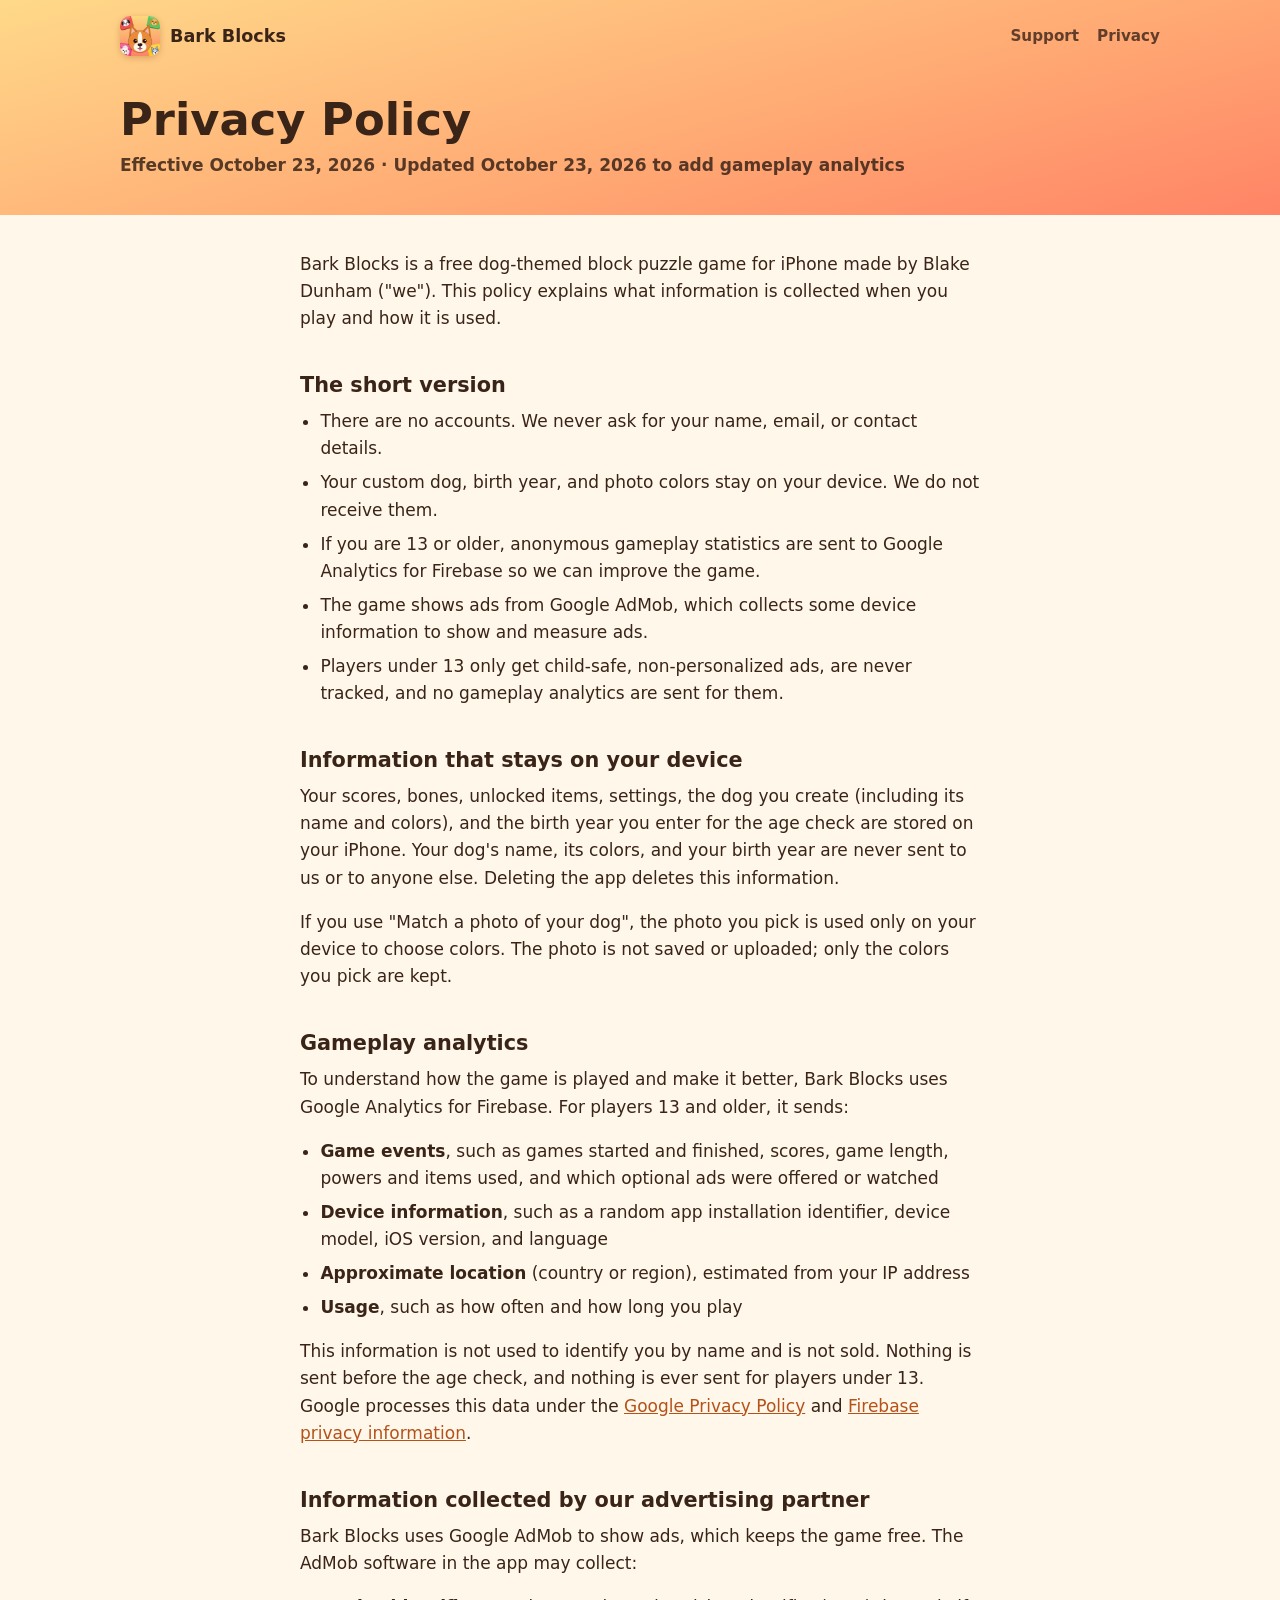
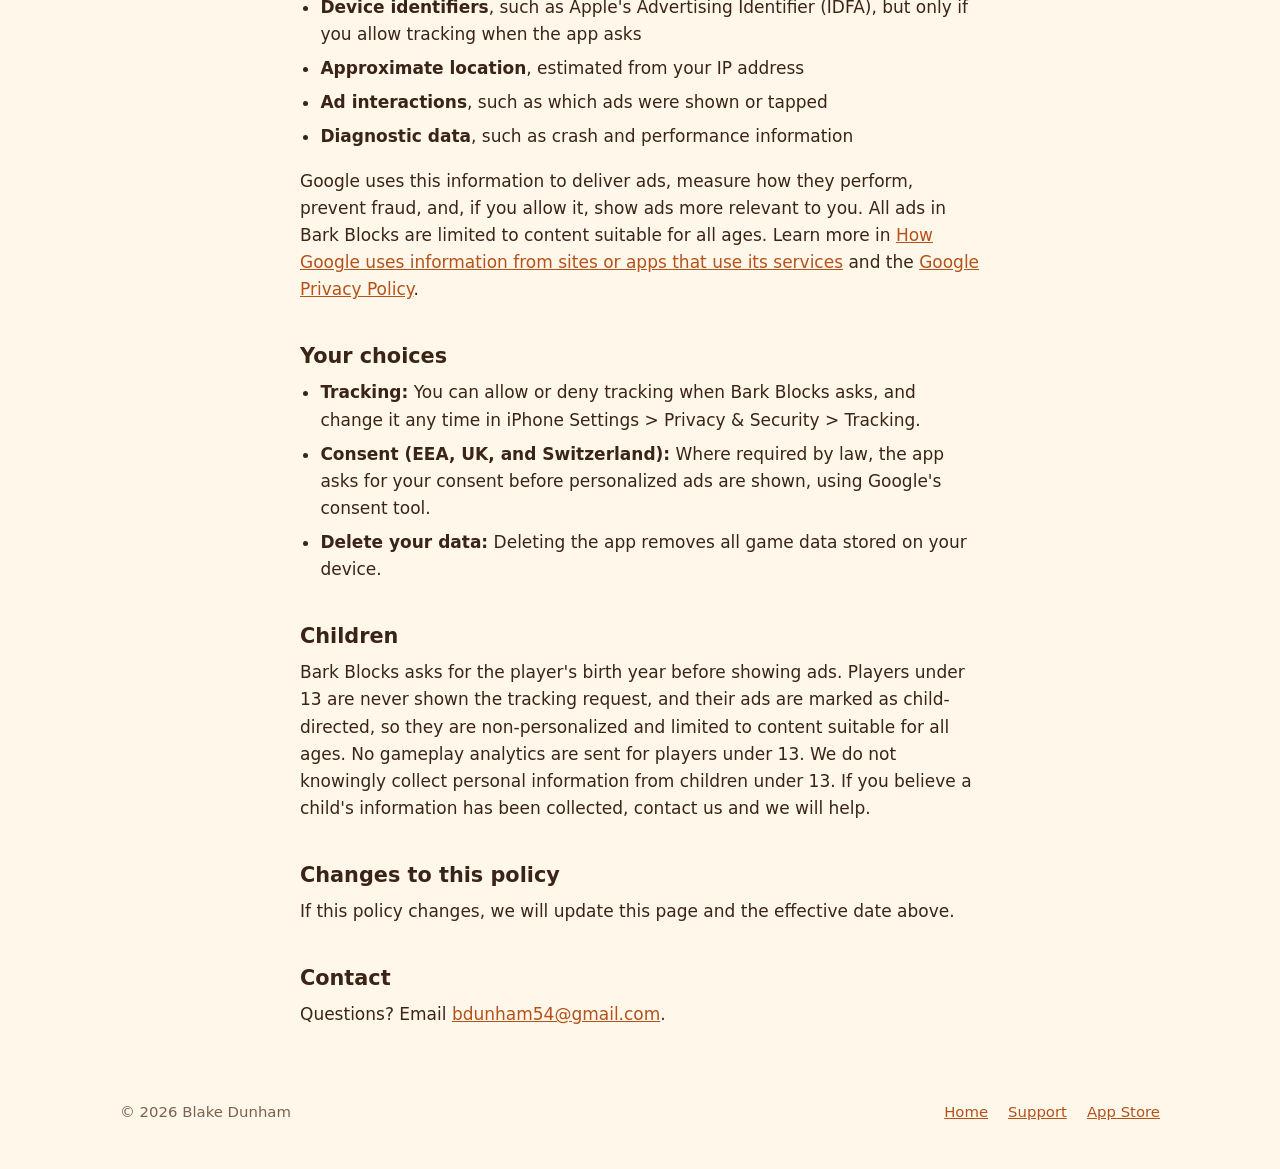
==== privacy/index.html @ fec76e0e "Add Bark Blocks landing, support and privacy pages Co-Authored-By: Claude Fable 5.2 <noreply@anthrop" ====
<!doctype html>
<html lang="en">
<head>
<meta charset="utf-8">
<meta name="viewport" content="width=device-width, initial-scale=1">
<title>Bark Blocks Privacy Policy</title>
<meta name="description" content="Privacy policy for Bark Blocks, the dog block puzzle game for iPhone.">
<meta name="theme-color" content="#ffd98a">
<link rel="canonical" href="https://barkblocksgame.com/privacy/">
<link rel="icon" type="image/png" href="../assets/favicon.png">
<link rel="apple-touch-icon" href="../assets/apple-touch-icon.png">
<link rel="stylesheet" href="../assets/site.css">
</head>
<body>

<header class="page-head">
  <div class="wrap">
    <div class="top">
      <a class="brand" href="../"><img src="../assets/icon-512.png" alt="" width="40" height="40">Bark Blocks</a>
      <nav aria-label="Site">
        <a href="../support/">Support</a>
        <a href="../privacy/" aria-current="page">Privacy</a>
      </nav>
    </div>
    <h1>Privacy Policy</h1>
    <p class="sub">Effective October 23, 2026 &middot; Updated October 23, 2026 to add gameplay analytics</p>
  </div>
</header>

<main class="doc">
<p>Bark Blocks is a free dog-themed block puzzle game for iPhone made by Blake Dunham ("we"). This policy explains what information is collected when you play and how it is used.</p>

<h2>The short version</h2>
<ul>
<li>There are no accounts. We never ask for your name, email, or contact details.</li>
<li>Your custom dog, birth year, and photo colors stay on your device. We do not receive them.</li>
<li>If you are 13 or older, anonymous gameplay statistics are sent to Google Analytics for Firebase so we can improve the game.</li>
<li>The game shows ads from Google AdMob, which collects some device information to show and measure ads.</li>
<li>Players under 13 only get child-safe, non-personalized ads, are never tracked, and no gameplay analytics are sent for them.</li>
</ul>

<h2>Information that stays on your device</h2>
<p>Your scores, bones, unlocked items, settings, the dog you create (including its name and colors), and the birth year you enter for the age check are stored on your iPhone. Your dog's name, its colors, and your birth year are never sent to us or to anyone else. Deleting the app deletes this information.</p>
<p>If you use "Match a photo of your dog", the photo you pick is used only on your device to choose colors. The photo is not saved or uploaded; only the colors you pick are kept.</p>

<h2>Gameplay analytics</h2>
<p>To understand how the game is played and make it better, Bark Blocks uses Google Analytics for Firebase. For players 13 and older, it sends:</p>
<ul>
<li><strong>Game events</strong>, such as games started and finished, scores, game length, powers and items used, and which optional ads were offered or watched</li>
<li><strong>Device information</strong>, such as a random app installation identifier, device model, iOS version, and language</li>
<li><strong>Approximate location</strong> (country or region), estimated from your IP address</li>
<li><strong>Usage</strong>, such as how often and how long you play</li>
</ul>
<p>This information is not used to identify you by name and is not sold. Nothing is sent before the age check, and nothing is ever sent for players under 13. Google processes this data under the <a href="https://policies.google.com/privacy">Google Privacy Policy</a> and <a href="https://firebase.google.com/support/privacy">Firebase privacy information</a>.</p>

<h2>Information collected by our advertising partner</h2>
<p>Bark Blocks uses Google AdMob to show ads, which keeps the game free. The AdMob software in the app may collect:</p>
<ul>
<li><strong>Device identifiers</strong>, such as Apple's Advertising Identifier (IDFA), but only if you allow tracking when the app asks</li>
<li><strong>Approximate location</strong>, estimated from your IP address</li>
<li><strong>Ad interactions</strong>, such as which ads were shown or tapped</li>
<li><strong>Diagnostic data</strong>, such as crash and performance information</li>
</ul>
<p>Google uses this information to deliver ads, measure how they perform, prevent fraud, and, if you allow it, show ads more relevant to you. All ads in Bark Blocks are limited to content suitable for all ages. Learn more in <a href="https://policies.google.com/technologies/partner-sites">How Google uses information from sites or apps that use its services</a> and the <a href="https://policies.google.com/privacy">Google Privacy Policy</a>.</p>

<h2>Your choices</h2>
<ul>
<li><strong>Tracking:</strong> You can allow or deny tracking when Bark Blocks asks, and change it any time in iPhone Settings &gt; Privacy &amp; Security &gt; Tracking.</li>
<li><strong>Consent (EEA, UK, and Switzerland):</strong> Where required by law, the app asks for your consent before personalized ads are shown, using Google's consent tool.</li>
<li><strong>Delete your data:</strong> Deleting the app removes all game data stored on your device.</li>
</ul>

<h2>Children</h2>
<p>Bark Blocks asks for the player's birth year before showing ads. Players under 13 are never shown the tracking request, and their ads are marked as child-directed, so they are non-personalized and limited to content suitable for all ages. No gameplay analytics are sent for players under 13. We do not knowingly collect personal information from children under 13. If you believe a child's information has been collected, contact us and we will help.</p>

<h2>Changes to this policy</h2>
<p>If this policy changes, we will update this page and the effective date above.</p>

<h2>Contact</h2>
<p>Questions? Email <a href="mailto:bdunham54@gmail.com">bdunham54@gmail.com</a>.</p>
</main>

<footer>
  <div class="wrap">
    <span>© 2026 Blake Dunham</span>
    <nav aria-label="Footer">
      <a href="../">Home</a>
      <a href="../support/">Support</a>
      <a href="https://apps.apple.com/us/app/bark-blocks/id6826345987">App Store</a>
    </nav>
  </div>
</footer>
</body>
</html>
---- assets/site.css ----
:root {
  --sun: #ffd98a;
  --peach: #ffa873;
  --coral: #ff8466;
  --navy: #27306b;
  --green: #3fbf62;
  --green-deep: #2c9549;
  --purple: #7a5cf5;
  --cream: #fff7ea;
  --card: #ffffff;
  --ink: #3a2418;
  --muted: #7a6152;
  --line: #f0dfc8;
  --round: ui-rounded, "SF Pro Rounded", "Arial Rounded MT Bold", "Nunito", system-ui, -apple-system, "Segoe UI", sans-serif;
}

* { box-sizing: border-box; }
html { -webkit-text-size-adjust: 100%; scroll-behavior: smooth; }
body {
  margin: 0;
  background: var(--cream);
  color: var(--ink);
  font: 17px/1.6 var(--round);
}
img, video { display: block; max-width: 100%; }
a { color: #b4521a; }
h1, h2, h3 { line-height: 1.15; margin: 0; text-wrap: balance; }
p { margin: 0; }
.wrap { max-width: 1080px; margin: 0 auto; padding: 0 20px; }

/* ---------- top bar ---------- */
.top {
  display: flex; align-items: center; justify-content: space-between;
  padding: 16px 0;
}
.brand { display: flex; align-items: center; gap: 10px; font-weight: 800; font-size: 1.1rem; color: var(--ink); text-decoration: none; }
.brand img { width: 40px; height: 40px; border-radius: 10px; box-shadow: 0 2px 6px rgba(120, 50, 10, .25); }
.top nav { display: flex; gap: 18px; font-weight: 700; font-size: .95rem; }
.top nav a { color: var(--ink); text-decoration: none; opacity: .8; }
.top nav a:hover { opacity: 1; text-decoration: underline; }

/* ---------- hero ---------- */
.hero {
  background: linear-gradient(165deg, var(--sun) 0%, var(--peach) 50%, var(--coral) 100%);
  overflow: hidden;
}
.hero-grid {
  display: grid; grid-template-columns: 1.1fr .9fr; gap: 40px; align-items: center;
  padding: 28px 0 72px;
}
.kicker {
  display: inline-block; background: rgba(255, 255, 255, .55); color: var(--ink);
  font-weight: 800; font-size: .8rem; letter-spacing: .08em; text-transform: uppercase;
  padding: 6px 12px; border-radius: 999px; margin-bottom: 18px;
}
.hero h1 {
  font-size: clamp(3rem, 8.5vw, 5.6rem); font-weight: 900; letter-spacing: .01em;
  color: #fff; text-transform: uppercase;
  text-shadow: 0 4px 0 #c76a3c, 0 10px 22px rgba(140, 50, 10, .35);
}
.hero .lead { font-size: clamp(1.15rem, 2.4vw, 1.4rem); font-weight: 600; margin: 20px 0 28px; max-width: 30em; }
.cta-row { display: flex; flex-wrap: wrap; align-items: center; gap: 14px 18px; }
.fine { font-size: .92rem; font-weight: 700; opacity: .8; }

.store {
  display: inline-flex; flex-direction: column; justify-content: center;
  background: #111; color: #fff; text-decoration: none;
  padding: 10px 26px 11px; border-radius: 16px; min-height: 60px;
  box-shadow: 0 6px 0 rgba(0, 0, 0, .28), 0 14px 26px rgba(120, 40, 0, .28);
  transition: transform .12s ease, box-shadow .12s ease;
}
.store small { font-size: .72rem; font-weight: 600; letter-spacing: .03em; line-height: 1.1; opacity: .9; }
.store span { font-size: 1.45rem; font-weight: 800; line-height: 1.15; }
.store:hover { transform: translateY(-2px); }
.store:active { transform: translateY(4px); box-shadow: 0 2px 0 rgba(0, 0, 0, .28); }
.store:focus-visible, .top a:focus-visible, footer a:focus-visible { outline: 3px solid var(--navy); outline-offset: 3px; }

.phone {
  width: min(300px, 74vw); margin: 0 auto; aspect-ratio: 9 / 16;
  border-radius: 40px; border: 9px solid #1c1f3d; background: #1c1f3d; overflow: hidden;
  box-shadow: 0 30px 60px rgba(120, 40, 0, .38);
  transform: rotate(3deg);
}
.phone video, .phone img { width: 100%; height: 100%; object-fit: cover; border-radius: 31px; }

/* ---------- features ---------- */
section { padding: 72px 0; }
.eyebrow { color: #c05a1e; font-weight: 800; font-size: .82rem; letter-spacing: .1em; text-transform: uppercase; margin-bottom: 10px; }
.section-title { font-size: clamp(1.9rem, 4.4vw, 2.7rem); font-weight: 900; margin-bottom: 14px; }
.section-sub { color: var(--muted); font-size: 1.1rem; max-width: 36em; }
.center { text-align: center; }
.center .section-sub { margin: 0 auto; }

.feature {
  display: grid; grid-template-columns: 1fr 1fr; gap: 48px; align-items: center;
  margin-top: 64px;
}
.feature:nth-of-type(even) .shot { order: 2; }
.feature h3 { font-size: clamp(1.5rem, 3.2vw, 2rem); font-weight: 900; margin-bottom: 12px; }
.feature p { color: var(--muted); font-size: 1.08rem; max-width: 26em; }
.shot {
  width: min(270px, 70vw); margin: 0 auto; border-radius: 34px; overflow: hidden;
  border: 8px solid #1c1f3d; background: #1c1f3d;
  box-shadow: 0 22px 44px rgba(90, 40, 10, .22);
}
.shot img { width: 100%; height: auto; border-radius: 26px; }

.facts { background: var(--navy); color: #fff; }
.facts .section-title { color: #fff; }
.fact-grid { display: grid; grid-template-columns: repeat(4, 1fr); gap: 16px; margin-top: 36px; }
.fact { background: rgba(255, 255, 255, .09); border-radius: 20px; padding: 22px 20px; }
.fact b { display: block; font-size: 1.15rem; font-weight: 800; margin-bottom: 4px; color: var(--sun); }
.fact span { font-size: .97rem; opacity: .88; }

.gallery {
  display: flex; gap: 18px; overflow-x: auto; scroll-snap-type: x mandatory;
  padding: 8px 20px 24px; margin: 36px -20px 0; -webkit-overflow-scrolling: touch;
}
.gallery img {
  flex: 0 0 auto; width: 220px; height: auto; border-radius: 26px; scroll-snap-align: center;
  border: 6px solid #1c1f3d; box-shadow: 0 12px 26px rgba(90, 40, 10, .18);
}

.final {
  background: linear-gradient(rgba(255, 150, 100, .2), rgba(255, 120, 90, .35)), url(header.jpg) center / cover no-repeat, var(--peach);
  text-align: center; padding: 96px 0;
}
.final .panel {
  display: inline-block; background: rgba(255, 247, 234, .93); border-radius: 30px; padding: 36px 32px;
  box-shadow: 0 18px 40px rgba(120, 40, 0, .25); max-width: 560px;
}
.final h2 { font-size: clamp(1.8rem, 4.2vw, 2.5rem); font-weight: 900; margin-bottom: 10px; }
.final p { color: var(--muted); margin-bottom: 24px; }

/* ---------- footer ---------- */
footer { padding: 32px 0 44px; color: var(--muted); font-size: .93rem; }
footer .wrap { display: flex; flex-wrap: wrap; gap: 10px 22px; justify-content: space-between; align-items: center; }
footer nav { display: flex; flex-wrap: wrap; gap: 6px 20px; }
footer .legal { flex-basis: 100%; font-size: .8rem; opacity: .85; }

/* ---------- text pages (support, privacy) ---------- */
.page-head { background: linear-gradient(165deg, var(--sun), var(--peach) 60%, var(--coral)); }
.page-head h1 { font-size: clamp(2rem, 5vw, 2.8rem); font-weight: 900; padding: 22px 0 6px; }
.page-head .sub { font-weight: 600; opacity: .85; padding-bottom: 36px; }
.doc { max-width: 720px; margin: 0 auto; padding: 36px 20px 24px; font-family: system-ui, -apple-system, "Segoe UI", sans-serif; }
.doc h2 { font-family: var(--round); }
.doc h2 { font-size: 1.3rem; font-weight: 800; margin: 2em 0 .5em; }
.doc p { margin: 0 0 1em; }
.doc ul { padding-left: 1.2em; margin: 0 0 1em; }
.doc li { margin-bottom: .4em; }
.card { background: var(--card); border: 1px solid var(--line); border-radius: 20px; padding: 22px 24px; margin-bottom: 8px; }
.card p:last-child { margin-bottom: 0; }

@media (max-width: 820px) {
  .hero-grid { grid-template-columns: 1fr; text-align: center; padding: 12px 0 56px; gap: 44px; }
  .hero .lead { margin-left: auto; margin-right: auto; }
  .cta-row { justify-content: center; }
  .feature { grid-template-columns: 1fr; gap: 28px; text-align: center; margin-top: 56px; }
  .feature:nth-of-type(even) .shot { order: 0; }
  .feature p { margin: 0 auto; }
  .fact-grid { grid-template-columns: 1fr 1fr; }
  section { padding: 56px 0; }
}
@media (max-width: 420px) {
  .fact-grid { grid-template-columns: 1fr; }
  .top nav { gap: 14px; }
}
@media (prefers-reduced-motion: reduce) {
  html { scroll-behavior: auto; }
  .store { transition: none; }
}
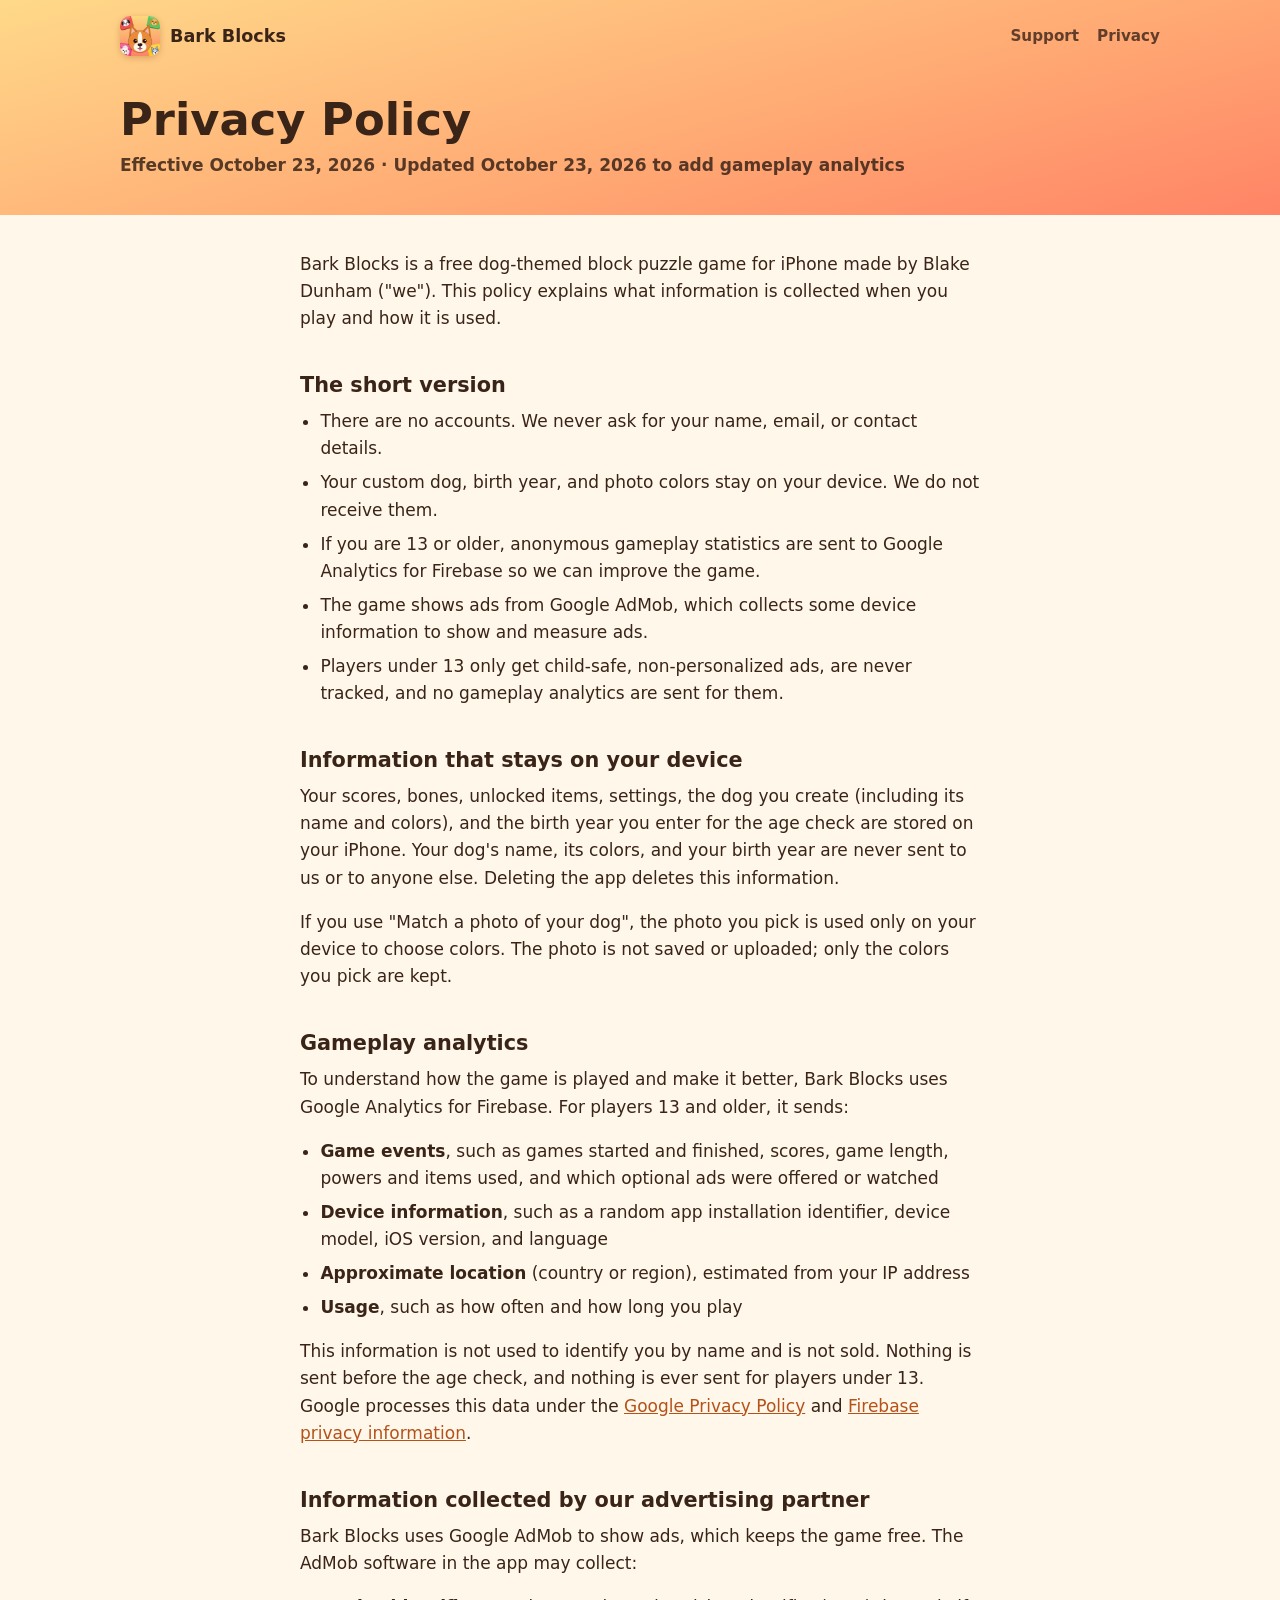
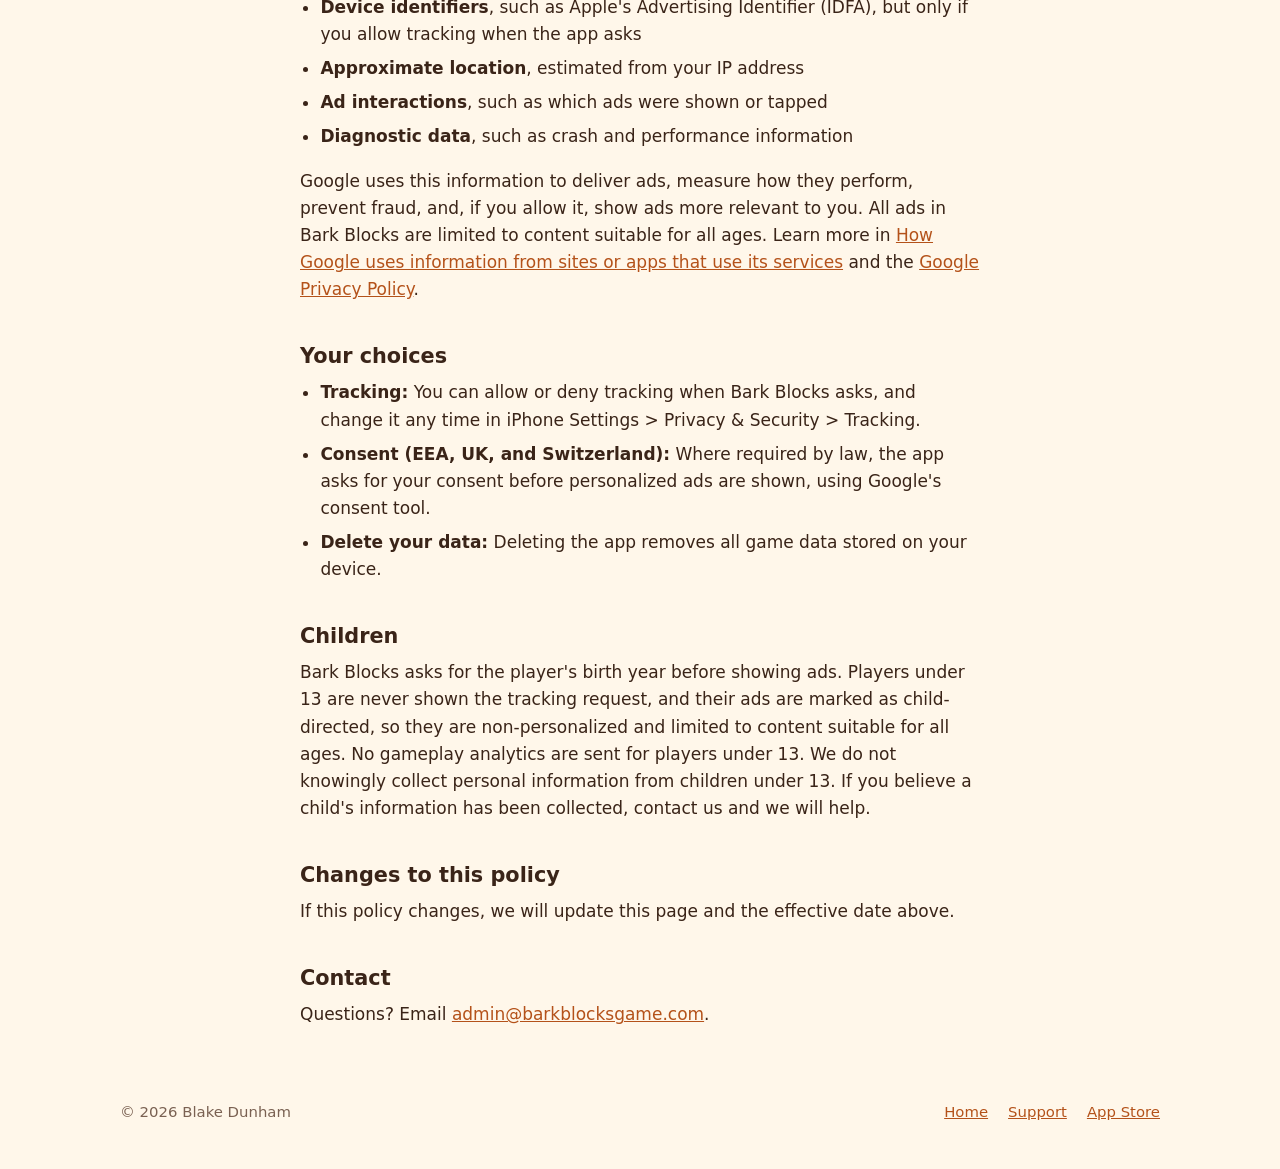
==== commit 7752645e: "Change contact email to admin@barkblocksgame.com Co-Authored-By: Claude Fable 5.2 <noreply@anthropic" ====
--- a/privacy/index.html
+++ b/privacy/index.html
@@ -77,7 +77,7 @@
 <p>If this policy changes, we will update this page and the effective date above.</p>
 
 <h2>Contact</h2>
-<p>Questions? Email <a href="mailto:bdunham54@gmail.com">bdunham54@gmail.com</a>.</p>
+<p>Questions? Email <a href="mailto:admin@barkblocksgame.com">admin@barkblocksgame.com</a>.</p>
 </main>
 
 <footer>
